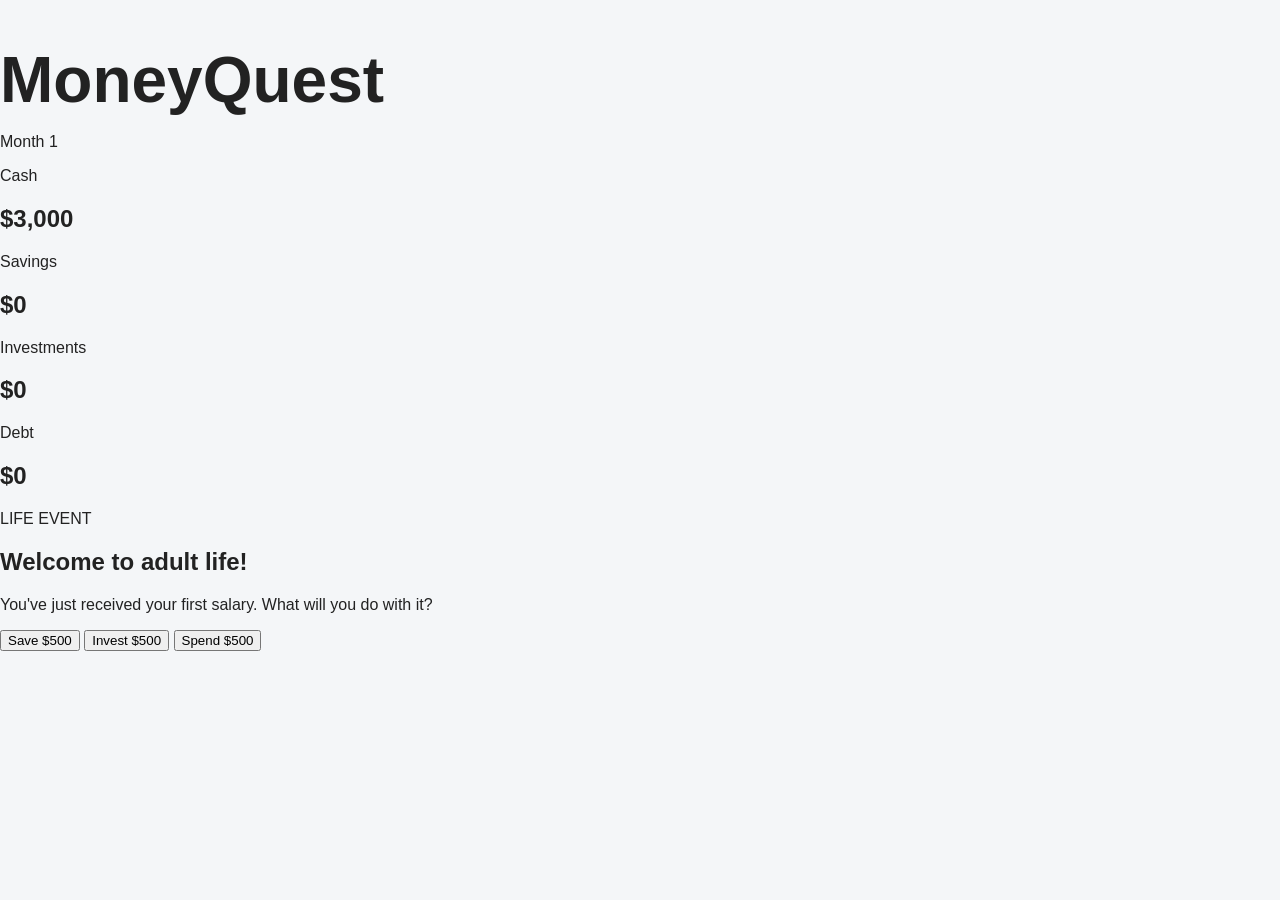
==== game.html @ 7b9309ec "Create game.html" ====
<!DOCTYPE html>
<html lang="en">

<head>

    <meta charset="UTF-8">

    <meta name="viewport"
          content="width=device-width, initial-scale=1.0">

    <title>MoneyQuest</title>

    <link rel="stylesheet" href="css/style.css">

</head>

<body>

    <main class="game-container">

        <header class="game-header">

            <div>
                <h1>MoneyQuest</h1>
                <p id="month-display">Month 1</p>
            </div>

        </header>


        <section class="dashboard">

            <div class="stat-card">
                <p>Cash</p>
                <h2 id="cash">$3,000</h2>
            </div>

            <div class="stat-card">
                <p>Savings</p>
                <h2 id="savings">$0</h2>
            </div>

            <div class="stat-card">
                <p>Investments</p>
                <h2 id="investments">$0</h2>
            </div>

            <div class="stat-card">
                <p>Debt</p>
                <h2 id="debt">$0</h2>
            </div>

        </section>


        <section class="event-card">

            <p class="event-type">
                LIFE EVENT
            </p>

            <h2 id="event-title">
                Welcome to adult life!
            </h2>

            <p id="event-description">
                You've just received your first salary.
                What will you do with it?
            </p>


            <div id="choices">

                <button class="choice-button">
                    Save $500
                </button>

                <button class="choice-button">
                    Invest $500
                </button>

                <button class="choice-button">
                    Spend $500
                </button>

            </div>

        </section>

    </main>


    <script src="js/events.js"></script>
    <script src="js/game.js"></script>

</body>

</html>
---- css/style.css ----
* {
    box-sizing: border-box;
}

body {
    margin: 0;
    font-family: Arial, sans-serif;

    background: #f4f6f8;
    color: #222;
}

.hero {
    min-height: 100vh;

    display: flex;
    flex-direction: column;

    justify-content: center;
    align-items: center;

    text-align: center;

    padding: 30px;
}

h1 {
    font-size: 64px;
    margin-bottom: 10px;
}

.tagline {
    font-size: 24px;
    font-weight: bold;
}

.description {
    max-width: 600px;

    font-size: 18px;
    line-height: 1.6;

    margin-bottom: 30px;
}

.start-button {
    display: inline-block;

    padding: 15px 30px;

    background: #222;
    color: white;

    text-decoration: none;

    border-radius: 10px;

    font-size: 18px;
    font-weight: bold;
}

.start-button:hover {
    transform: translateY(-2px);
}
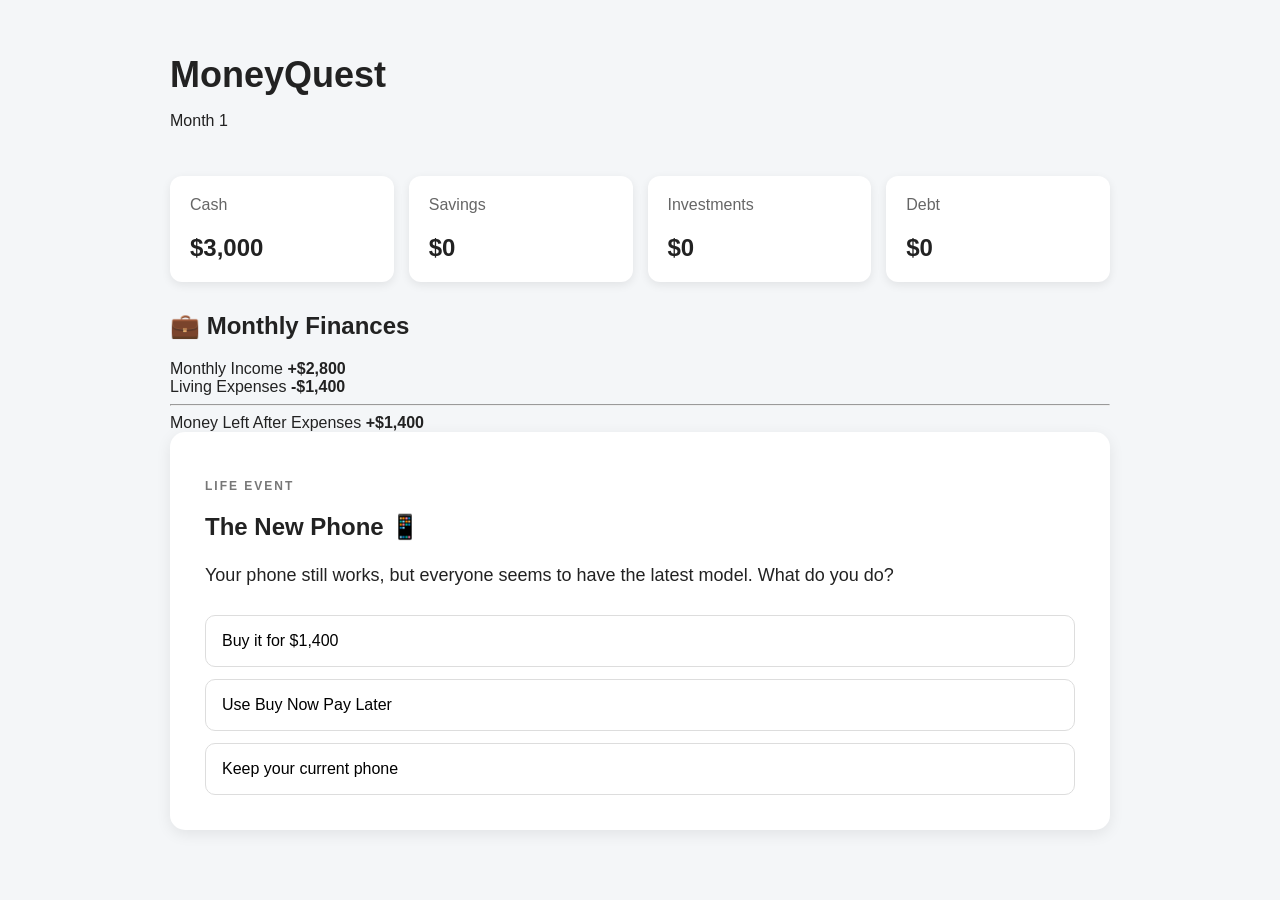
==== commit 7b31dce7: "Update game.html" ====
--- a/game.html
+++ b/game.html
@@ -52,6 +52,29 @@
 
         </section>
 
+        <section class="monthly-finances">
+
+    <h2>💼 Monthly Finances</h2>
+
+    <div class="finance-row">
+        <span>Monthly Income</span>
+        <strong class="income" id="salary">+$2,800</strong>
+    </div>
+
+    <div class="finance-row">
+        <span>Living Expenses</span>
+        <strong class="expense" id="living-expenses">-$1,400</strong>
+    </div>
+
+    <hr>
+
+    <div class="finance-row">
+        <span>Money Left After Expenses</span>
+        <strong id="monthly-leftover">+$1,400</strong>
+    </div>
+
+</section>
+
 
         <section class="event-card">
 
--- a/css/style.css
+++ b/css/style.css
@@ -62,3 +62,124 @@
 .start-button:hover {
     transform: translateY(-2px);
 }
+.game-container {
+    max-width: 1000px;
+
+    margin: auto;
+
+    padding: 30px;
+}
+
+.game-header {
+    display: flex;
+
+    justify-content: space-between;
+
+    align-items: center;
+}
+
+.game-header h1 {
+    font-size: 36px;
+}
+
+.dashboard {
+    display: grid;
+
+    grid-template-columns:
+        repeat(4, 1fr);
+
+    gap: 15px;
+
+    margin: 30px 0;
+}
+
+.stat-card {
+    background: white;
+
+    padding: 20px;
+
+    border-radius: 12px;
+
+    box-shadow:
+        0 3px 10px
+        rgba(0, 0, 0, 0.08);
+}
+
+.stat-card p {
+    margin: 0;
+
+    color: #666;
+}
+
+.stat-card h2 {
+    margin-bottom: 0;
+}
+
+.event-card {
+    background: white;
+
+    padding: 35px;
+
+    border-radius: 15px;
+
+    box-shadow:
+        0 4px 15px
+        rgba(0, 0, 0, 0.08);
+}
+
+.event-type {
+    font-size: 12px;
+
+    font-weight: bold;
+
+    letter-spacing: 2px;
+
+    color: #777;
+}
+
+#event-description {
+    font-size: 18px;
+
+    line-height: 1.6;
+}
+
+#choices {
+    display: grid;
+
+    gap: 12px;
+
+    margin-top: 25px;
+}
+
+.choice-button {
+    padding: 16px;
+
+    border: 1px solid #ddd;
+
+    border-radius: 10px;
+
+    background: white;
+
+    font-size: 16px;
+
+    cursor: pointer;
+
+    text-align: left;
+}
+
+.choice-button:hover {
+    background: #f2f2f2;
+}
+
+@media (max-width: 700px) {
+
+    .dashboard {
+        grid-template-columns:
+            repeat(2, 1fr);
+    }
+
+    h1 {
+        font-size: 44px;
+    }
+
+}
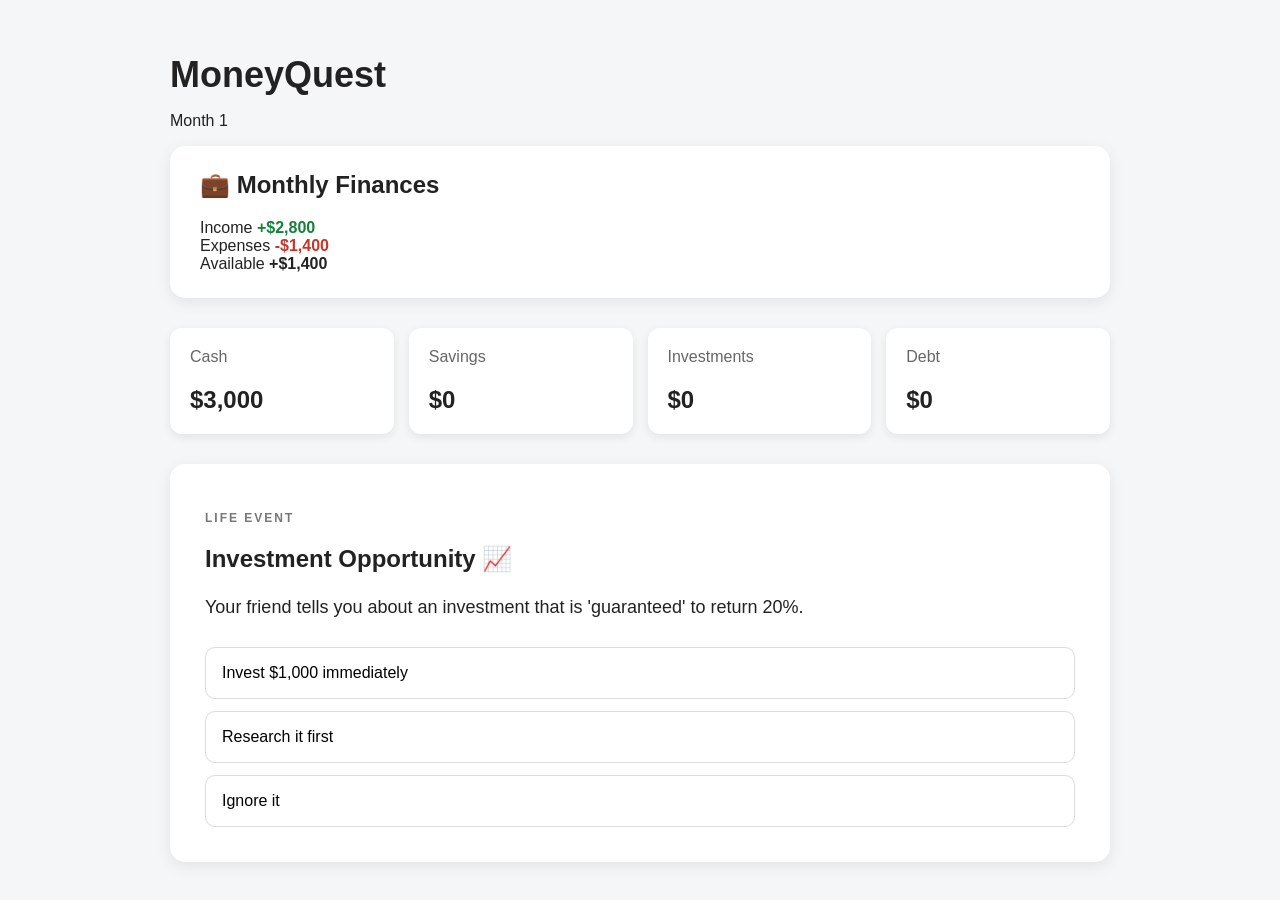
==== commit 5fd43bad: "Update game.html" ====
--- a/game.html
+++ b/game.html
@@ -2,7 +2,6 @@
 <html lang="en">
 
 <head>
-
     <meta charset="UTF-8">
 
     <meta name="viewport"
@@ -11,7 +10,6 @@
     <title>MoneyQuest</title>
 
     <link rel="stylesheet" href="css/style.css">
-
 </head>
 
 <body>
@@ -19,14 +17,42 @@
     <main class="game-container">
 
         <header class="game-header">
-
             <div>
                 <h1>MoneyQuest</h1>
                 <p id="month-display">Month 1</p>
             </div>
-
         </header>
 
+
+        <!-- MONTHLY FINANCES -->
+
+        <section class="monthly-finances">
+
+            <h2>💼 Monthly Finances</h2>
+
+            <div class="finance-summary">
+
+                <div>
+                    <span>Income</span>
+                    <strong class="income" id="salary">+$2,800</strong>
+                </div>
+
+                <div>
+                    <span>Expenses</span>
+                    <strong class="expense" id="living-expenses">-$1,400</strong>
+                </div>
+
+                <div>
+                    <span>Available</span>
+                    <strong id="monthly-leftover">+$1,400</strong>
+                </div>
+
+            </div>
+
+        </section>
+
+
+        <!-- PLAYER DASHBOARD -->
 
         <section class="dashboard">
 
@@ -52,29 +78,8 @@
 
         </section>
 
-        <section class="monthly-finances">
 
-    <h2>💼 Monthly Finances</h2>
-
-    <div class="finance-row">
-        <span>Monthly Income</span>
-        <strong class="income" id="salary">+$2,800</strong>
-    </div>
-
-    <div class="finance-row">
-        <span>Living Expenses</span>
-        <strong class="expense" id="living-expenses">-$1,400</strong>
-    </div>
-
-    <hr>
-
-    <div class="finance-row">
-        <span>Money Left After Expenses</span>
-        <strong id="monthly-leftover">+$1,400</strong>
-    </div>
-
-</section>
-
+        <!-- LIFE EVENT -->
 
         <section class="event-card">
 
@@ -90,7 +95,6 @@
                 You've just received your first salary.
                 What will you do with it?
             </p>
-
 
             <div id="choices">
 
--- a/css/style.css
+++ b/css/style.css
@@ -183,3 +183,50 @@
     }
 
 }
+
+.monthly-finances {
+    background: white;
+
+    padding: 25px 30px;
+
+    border-radius: 15px;
+
+    box-shadow:
+        0 4px 15px
+        rgba(0, 0, 0, 0.08);
+
+    margin-bottom: 30px;
+}
+
+.monthly-finances h2 {
+    margin-top: 0;
+    margin-bottom: 20px;
+}
+
+.finance-row {
+    display: flex;
+
+    justify-content: space-between;
+
+    align-items: center;
+
+    padding: 10px 0;
+
+    font-size: 17px;
+}
+
+.income {
+    color: #16803a;
+}
+
+.expense {
+    color: #c0392b;
+}
+
+.monthly-finances hr {
+    border: none;
+
+    border-top: 1px solid #ddd;
+
+    margin: 10px 0;
+}
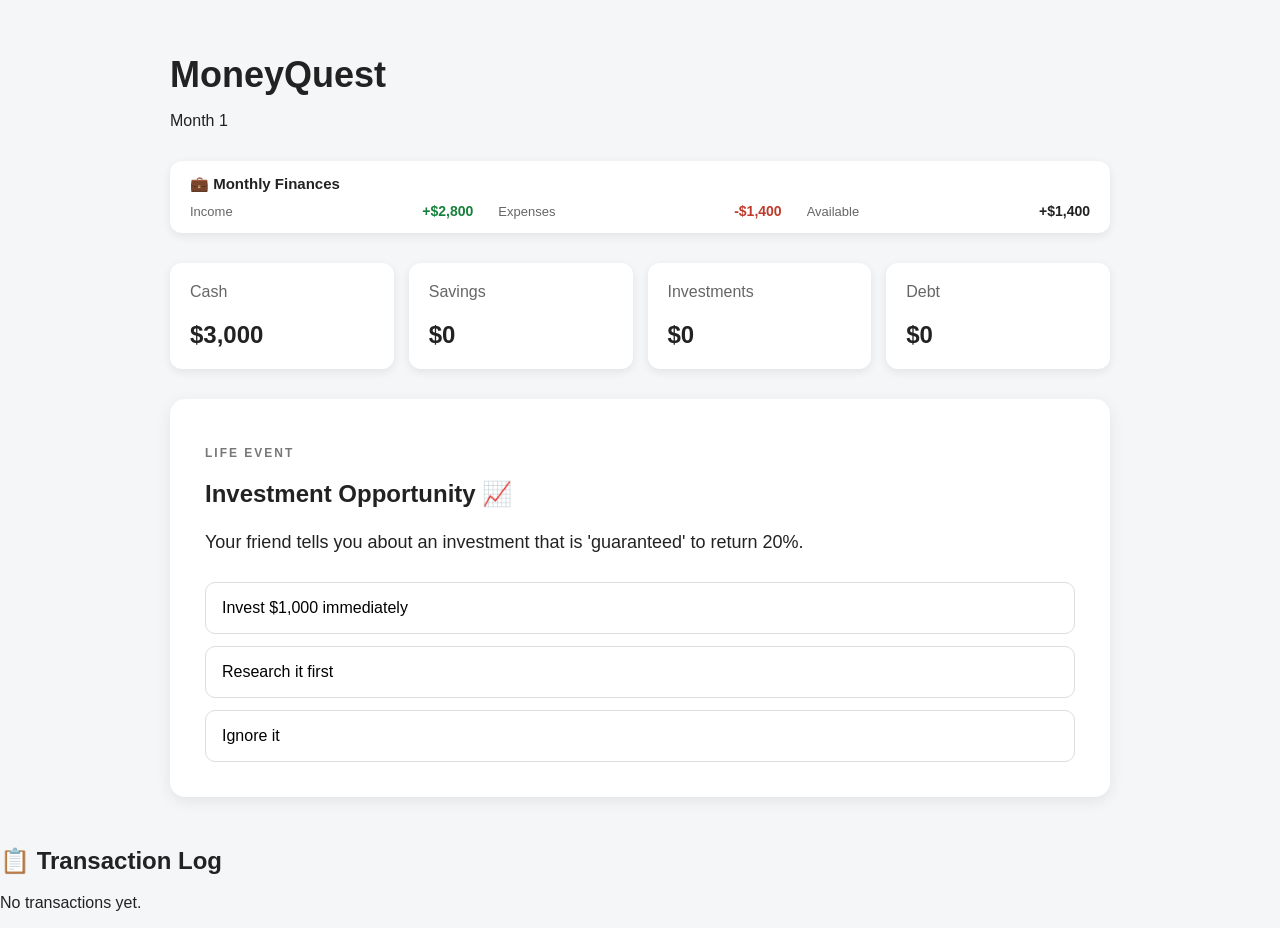
==== commit d2d80c83: "Update game.html" ====
--- a/game.html
+++ b/game.html
@@ -122,4 +122,20 @@
 
 </body>
 
+    <!-- TRANSACTION LOG -->
+
+<aside class="transaction-panel">
+
+    <h2>📋 Transaction Log</h2>
+
+    <div id="transaction-log">
+
+        <p class="empty-transactions">
+            No transactions yet.
+        </p>
+
+    </div>
+
+</aside>
+
 </html>
--- a/css/style.css
+++ b/css/style.css
@@ -184,35 +184,39 @@
 
 }
 
+
 .monthly-finances {
     background: white;
-
-    padding: 25px 30px;
-
-    border-radius: 15px;
-
-    box-shadow:
-        0 4px 15px
-        rgba(0, 0, 0, 0.08);
-
-    margin-bottom: 30px;
+    padding: 14px 20px;
+    border-radius: 12px;
+    box-shadow: 0 3px 10px rgba(0, 0, 0, 0.08);
+    margin: 15px 0;
 }
 
 .monthly-finances h2 {
-    margin-top: 0;
-    margin-bottom: 20px;
-}
-
-.finance-row {
+    font-size: 15px;
+    margin: 0 0 10px 0;
+}
+
+.finance-summary {
+    display: grid;
+    grid-template-columns: repeat(3, 1fr);
+    gap: 25px;
+}
+
+.finance-summary div {
     display: flex;
-
     justify-content: space-between;
-
     align-items: center;
-
-    padding: 10px 0;
-
-    font-size: 17px;
+}
+
+.finance-summary span {
+    color: #666;
+    font-size: 13px;
+}
+
+.finance-summary strong {
+    font-size: 14px;
 }
 
 .income {
@@ -223,10 +227,9 @@
     color: #c0392b;
 }
 
-.monthly-finances hr {
-    border: none;
-
-    border-top: 1px solid #ddd;
-
-    margin: 10px 0;
-}
+@media (max-width: 700px) {
+    .finance-summary {
+        grid-template-columns: 1fr;
+        gap: 7px;
+    }
+}
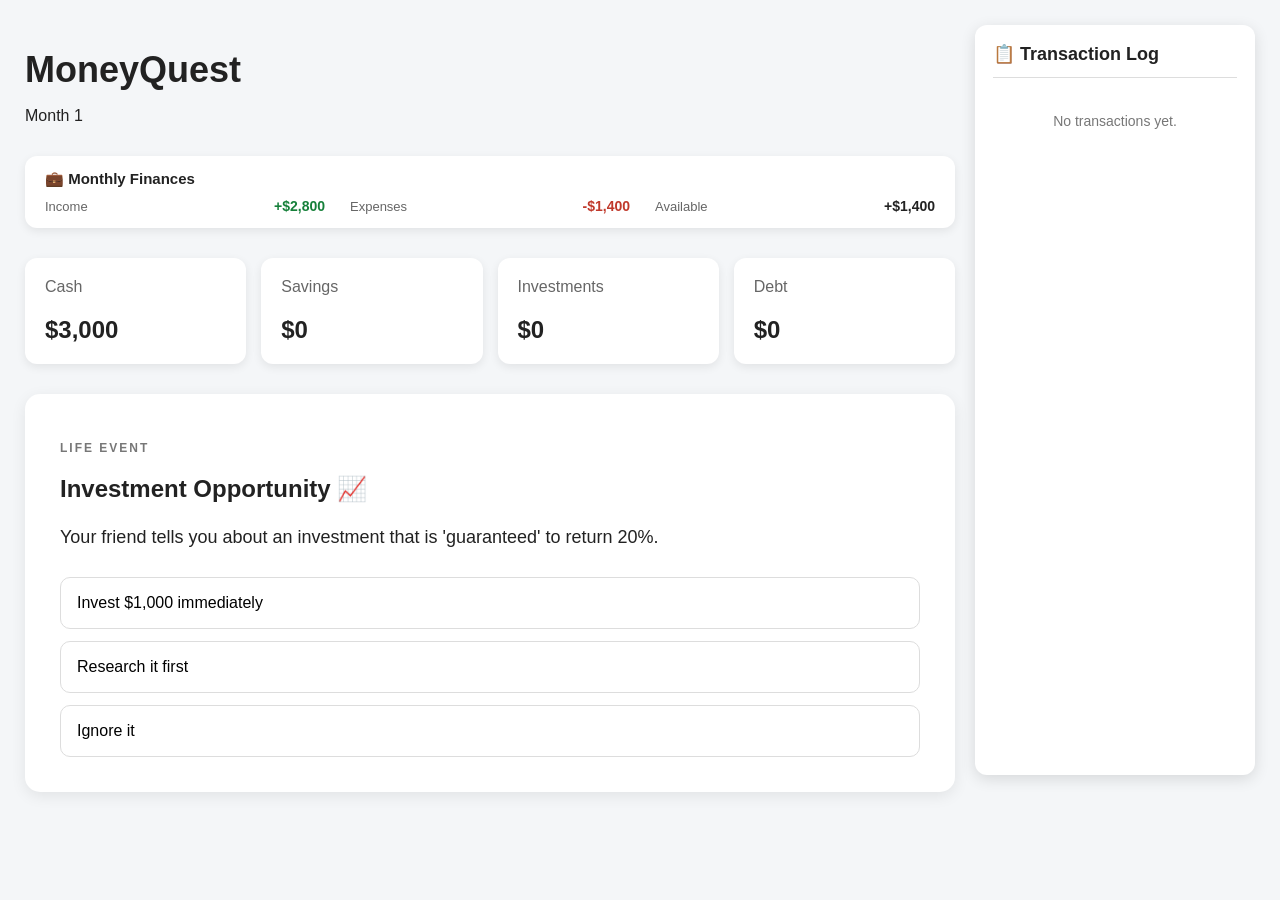
==== commit 5be5c5cf: "Fix game layout and transaction sidebar" ====
--- a/game.html
+++ b/game.html
@@ -12,130 +12,206 @@
     <link rel="stylesheet" href="css/style.css">
 </head>
 
+
 <body>
 
     <main class="game-container">
 
-        <header class="game-header">
-            <div>
-                <h1>MoneyQuest</h1>
-                <p id="month-display">Month 1</p>
+
+        <!-- =========================
+             LEFT SIDE OF GAME
+        ========================== -->
+
+        <div class="game-main">
+
+
+            <!-- HEADER -->
+
+            <header class="game-header">
+
+                <div>
+                    <h1>MoneyQuest</h1>
+                    <p id="month-display">Month 1</p>
+                </div>
+
+            </header>
+
+
+            <!-- MONTHLY FINANCES -->
+
+            <section class="monthly-finances">
+
+                <h2>💼 Monthly Finances</h2>
+
+                <div class="finance-summary">
+
+                    <div>
+                        <span>Income</span>
+
+                        <strong
+                            class="income"
+                            id="salary">
+                            +$2,800
+                        </strong>
+                    </div>
+
+
+                    <div>
+                        <span>Expenses</span>
+
+                        <strong
+                            class="expense"
+                            id="living-expenses">
+                            -$1,400
+                        </strong>
+                    </div>
+
+
+                    <div>
+                        <span>Available</span>
+
+                        <strong id="monthly-leftover">
+                            +$1,400
+                        </strong>
+                    </div>
+
+                </div>
+
+            </section>
+
+
+            <!-- PLAYER DASHBOARD -->
+
+            <section class="dashboard">
+
+
+                <div class="stat-card">
+
+                    <p>Cash</p>
+
+                    <h2 id="cash">
+                        $3,000
+                    </h2>
+
+                </div>
+
+
+                <div class="stat-card">
+
+                    <p>Savings</p>
+
+                    <h2 id="savings">
+                        $0
+                    </h2>
+
+                </div>
+
+
+                <div class="stat-card">
+
+                    <p>Investments</p>
+
+                    <h2 id="investments">
+                        $0
+                    </h2>
+
+                </div>
+
+
+                <div class="stat-card">
+
+                    <p>Debt</p>
+
+                    <h2 id="debt">
+                        $0
+                    </h2>
+
+                </div>
+
+
+            </section>
+
+
+            <!-- LIFE EVENT -->
+
+            <section class="event-card">
+
+                <p class="event-type">
+                    LIFE EVENT
+                </p>
+
+
+                <h2 id="event-title">
+                    Welcome to adult life!
+                </h2>
+
+
+                <p id="event-description">
+
+                    You've just received your first salary.
+                    What will you do with it?
+
+                </p>
+
+
+                <div id="choices">
+
+                    <button class="choice-button">
+                        Save $500
+                    </button>
+
+
+                    <button class="choice-button">
+                        Invest $500
+                    </button>
+
+
+                    <button class="choice-button">
+                        Spend $500
+                    </button>
+
+                </div>
+
+
+            </section>
+
+
+        </div>
+
+
+        <!-- =========================
+             RIGHT SIDE
+             TRANSACTION LOG
+        ========================== -->
+
+        <aside class="transaction-panel">
+
+            <h2>
+                📋 Transaction Log
+            </h2>
+
+
+            <div id="transaction-log">
+
+                <p class="empty-transactions">
+                    No transactions yet.
+                </p>
+
             </div>
-        </header>
-
-
-        <!-- MONTHLY FINANCES -->
-
-        <section class="monthly-finances">
-
-            <h2>💼 Monthly Finances</h2>
-
-            <div class="finance-summary">
-
-                <div>
-                    <span>Income</span>
-                    <strong class="income" id="salary">+$2,800</strong>
-                </div>
-
-                <div>
-                    <span>Expenses</span>
-                    <strong class="expense" id="living-expenses">-$1,400</strong>
-                </div>
-
-                <div>
-                    <span>Available</span>
-                    <strong id="monthly-leftover">+$1,400</strong>
-                </div>
-
-            </div>
-
-        </section>
-
-
-        <!-- PLAYER DASHBOARD -->
-
-        <section class="dashboard">
-
-            <div class="stat-card">
-                <p>Cash</p>
-                <h2 id="cash">$3,000</h2>
-            </div>
-
-            <div class="stat-card">
-                <p>Savings</p>
-                <h2 id="savings">$0</h2>
-            </div>
-
-            <div class="stat-card">
-                <p>Investments</p>
-                <h2 id="investments">$0</h2>
-            </div>
-
-            <div class="stat-card">
-                <p>Debt</p>
-                <h2 id="debt">$0</h2>
-            </div>
-
-        </section>
-
-
-        <!-- LIFE EVENT -->
-
-        <section class="event-card">
-
-            <p class="event-type">
-                LIFE EVENT
-            </p>
-
-            <h2 id="event-title">
-                Welcome to adult life!
-            </h2>
-
-            <p id="event-description">
-                You've just received your first salary.
-                What will you do with it?
-            </p>
-
-            <div id="choices">
-
-                <button class="choice-button">
-                    Save $500
-                </button>
-
-                <button class="choice-button">
-                    Invest $500
-                </button>
-
-                <button class="choice-button">
-                    Spend $500
-                </button>
-
-            </div>
-
-        </section>
+
+        </aside>
+
 
     </main>
 
 
+    <!-- JAVASCRIPT -->
+
     <script src="js/events.js"></script>
+
     <script src="js/game.js"></script>
 
+
 </body>
 
-    <!-- TRANSACTION LOG -->
-
-<aside class="transaction-panel">
-
-    <h2>📋 Transaction Log</h2>
-
-    <div id="transaction-log">
-
-        <p class="empty-transactions">
-            No transactions yet.
-        </p>
-
-    </div>
-
-</aside>
-
 </html>
--- a/css/style.css
+++ b/css/style.css
@@ -233,3 +233,124 @@
         gap: 7px;
     }
 }
+
+.game-container {
+    max-width: 1400px;
+    margin: auto;
+    padding: 25px;
+
+    display: grid;
+
+    grid-template-columns:
+        minmax(0, 1fr) 280px;
+
+    gap: 20px;
+}
+
+.game-header,
+.monthly-finances,
+.dashboard {
+    grid-column: 1;
+}
+
+.event-card {
+    grid-column: 1;
+}
+
+.transaction-panel {
+    grid-column: 2;
+
+    grid-row: 2 / 5;
+
+    background: white;
+
+    border-radius: 12px;
+
+    padding: 18px;
+
+    box-shadow:
+        0 4px 15px
+        rgba(0, 0, 0, 0.12);
+
+    max-height: 650px;
+
+    overflow-y: auto;
+}
+
+.transaction-panel h2 {
+    margin-top: 0;
+
+    font-size: 18px;
+
+    padding-bottom: 12px;
+
+    border-bottom: 1px solid #ddd;
+}
+
+.empty-transactions {
+    color: #777;
+
+    font-size: 14px;
+
+    text-align: center;
+
+    padding: 20px 0;
+}
+
+@media (max-width: 900px) {
+
+    .game-container {
+        grid-template-columns: 1fr;
+    }
+
+    .game-header,
+    .monthly-finances,
+    .dashboard,
+    .event-card,
+    .transaction-panel {
+        grid-column: 1;
+    }
+
+    .transaction-panel {
+        grid-row: auto;
+    }
+}
+
+/* GAME + TRANSACTION LOG LAYOUT */
+
+.game-container {
+    max-width: 1400px;
+    margin: 0 auto;
+    padding: 25px;
+
+    display: grid;
+    grid-template-columns: minmax(0, 1fr) 280px;
+    column-gap: 20px;
+}
+
+
+/* Everything except transaction log stays on the left */
+
+.game-header,
+.monthly-finances,
+.dashboard,
+.event-card {
+    grid-column: 1;
+}
+
+
+/* Transaction log stays on the right */
+
+.transaction-panel {
+    grid-column: 2;
+    grid-row: 1 / 5;
+
+    background: white;
+    border-radius: 12px;
+    padding: 18px;
+
+    box-shadow: 0 4px 15px rgba(0, 0, 0, 0.12);
+
+    max-height: 750px;
+    overflow-y: auto;
+}
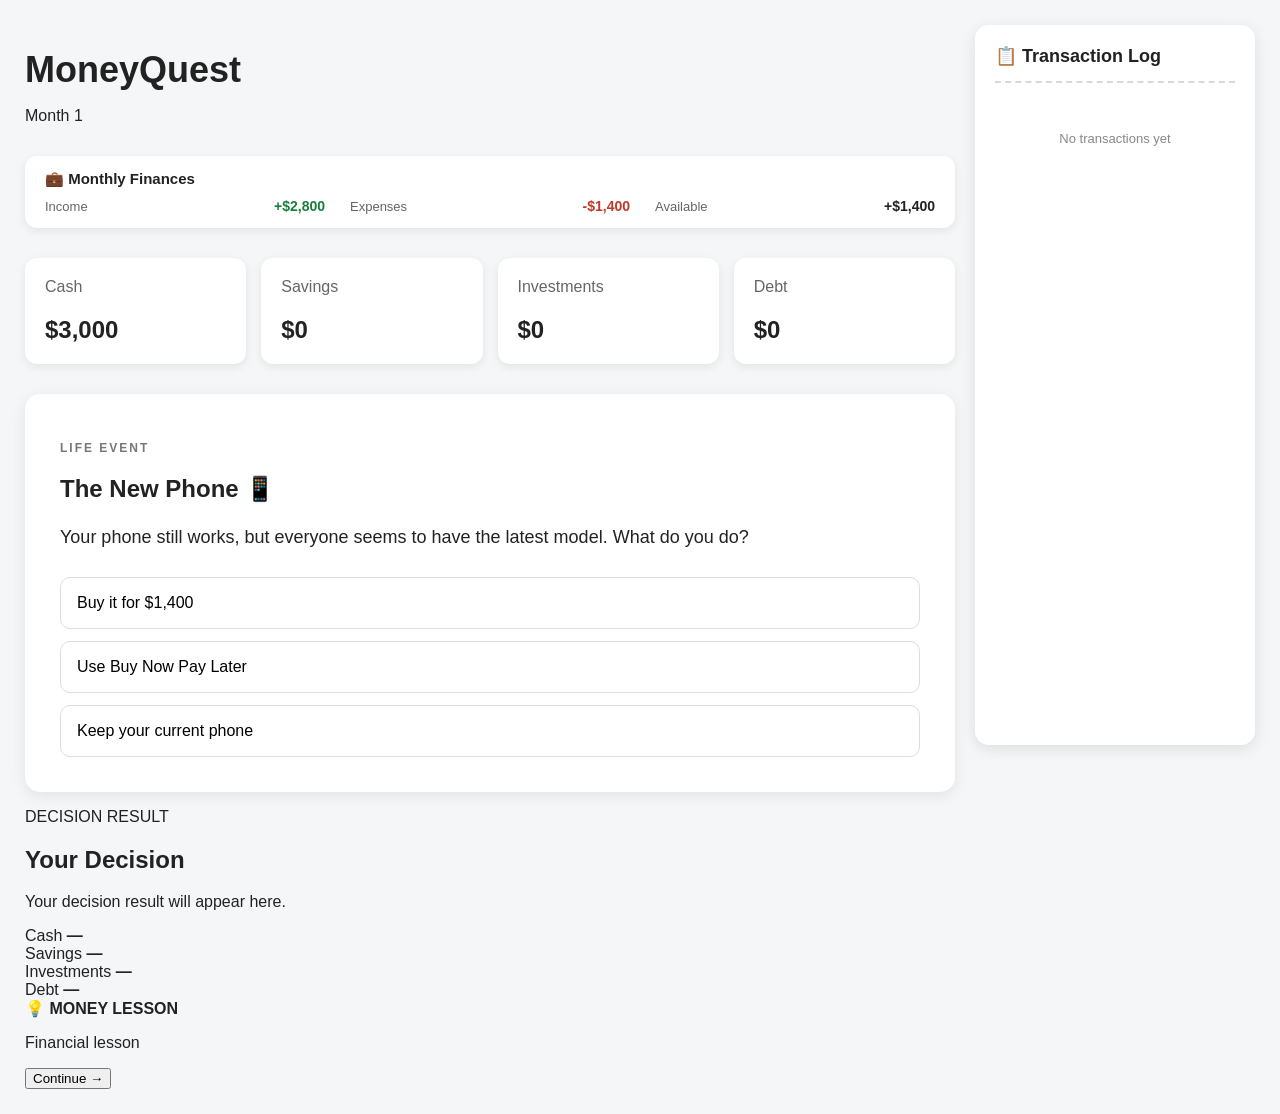
==== commit e9003bde: "Update game.html" ====
--- a/game.html
+++ b/game.html
@@ -175,6 +175,86 @@
 
             </section>
 
+            <!-- DECISION RESULT -->
+
+<section
+    class="result-card"
+    id="result-card"
+>
+
+    <p class="result-label">
+        DECISION RESULT
+    </p>
+
+
+    <h2 id="result-title">
+        Your Decision
+    </h2>
+
+
+    <p id="result-description">
+        Your decision result will appear here.
+    </p>
+
+
+    <div class="result-changes">
+
+        <div>
+            <span>Cash</span>
+            <strong id="result-cash">
+                —
+            </strong>
+        </div>
+
+
+        <div>
+            <span>Savings</span>
+            <strong id="result-savings">
+                —
+            </strong>
+        </div>
+
+
+        <div>
+            <span>Investments</span>
+            <strong id="result-investments">
+                —
+            </strong>
+        </div>
+
+
+        <div>
+            <span>Debt</span>
+            <strong id="result-debt">
+                —
+            </strong>
+        </div>
+
+    </div>
+
+
+    <div class="money-lesson">
+
+        <strong>
+            💡 MONEY LESSON
+        </strong>
+
+        <p id="result-lesson">
+            Financial lesson
+        </p>
+
+    </div>
+
+
+    <button
+        id="continue-button"
+        class="continue-button"
+    >
+        Continue →
+    </button>
+
+</section>
+
 
         </div>
 
--- a/css/style.css
+++ b/css/style.css
@@ -257,100 +257,154 @@
     grid-column: 1;
 }
 
+/* =========================
+   TRANSACTION RECEIPT
+========================= */
+
 .transaction-panel {
-    grid-column: 2;
-
-    grid-row: 2 / 5;
-
-    background: white;
-
-    border-radius: 12px;
-
-    padding: 18px;
+    background: #ffffff;
+
+    border-radius: 14px;
+
+    padding: 20px;
 
     box-shadow:
         0 4px 15px
-        rgba(0, 0, 0, 0.12);
-
-    max-height: 650px;
+        rgba(0, 0, 0, 0.10);
+
+    max-height: 720px;
 
     overflow-y: auto;
 }
 
+
 .transaction-panel h2 {
-    margin-top: 0;
+    margin: 0 0 18px 0;
+
+    padding-bottom: 14px;
+
+    border-bottom: 2px dashed #d8d8d8;
 
     font-size: 18px;
-
-    padding-bottom: 12px;
-
-    border-bottom: 1px solid #ddd;
-}
-
-.empty-transactions {
+}
+
+
+/* Individual monthly receipt */
+
+.receipt-month {
+    background: #fafafa;
+
+    border: 1px solid #e4e4e4;
+
+    border-radius: 10px;
+
+    padding: 14px;
+
+    margin-bottom: 18px;
+}
+
+
+/* MONTH 1 / MONTH 2 */
+
+.receipt-month-title {
+    font-size: 12px;
+
+    font-weight: 700;
+
+    letter-spacing: 1.5px;
+
     color: #777;
 
-    font-size: 14px;
+    padding-bottom: 10px;
+
+    margin-bottom: 8px;
+
+    border-bottom: 1px dashed #cccccc;
+}
+
+
+/* Individual transaction */
+
+.receipt-row {
+    display: grid;
+
+    grid-template-columns:
+        minmax(0, 1fr) auto;
+
+    gap: 12px;
+
+    align-items: start;
+
+    padding: 7px 0;
+
+    font-size: 13px;
+}
+
+
+.receipt-description {
+    color: #333;
+
+    line-height: 1.3;
+}
+
+
+.receipt-amount {
+    white-space: nowrap;
+
+    text-align: right;
+
+    font-size: 13px;
+}
+
+
+/* MONEY COLOURS */
+
+.receipt-positive {
+    color: #16803a;
+}
+
+
+.receipt-negative {
+    color: #c0392b;
+}
+
+
+.receipt-debt {
+    color: #a05a00;
+}
+
+
+/* NET CASH FLOW */
+
+.receipt-total {
+    display: flex;
+
+    justify-content: space-between;
+
+    align-items: center;
+
+    margin-top: 10px;
+
+    padding-top: 10px;
+
+    border-top: 2px solid #333;
+
+    font-size: 12px;
+
+    font-weight: 700;
+}
+
+
+.receipt-empty {
+    color: #888;
 
     text-align: center;
 
-    padding: 20px 0;
-}
-
-@media (max-width: 900px) {
-
-    .game-container {
-        grid-template-columns: 1fr;
-    }
-
-    .game-header,
-    .monthly-finances,
-    .dashboard,
-    .event-card,
-    .transaction-panel {
-        grid-column: 1;
-    }
-
-    .transaction-panel {
-        grid-row: auto;
-    }
-}
-
-/* GAME + TRANSACTION LOG LAYOUT */
-
-.game-container {
-    max-width: 1400px;
-    margin: 0 auto;
-    padding: 25px;
-
-    display: grid;
-    grid-template-columns: minmax(0, 1fr) 280px;
-    column-gap: 20px;
-}
-
-
-/* Everything except transaction log stays on the left */
-
-.game-header,
-.monthly-finances,
-.dashboard,
-.event-card {
-    grid-column: 1;
-}
-
-
-/* Transaction log stays on the right */
-
-.transaction-panel {
-    grid-column: 2;
-    grid-row: 1 / 5;
-
-    background: white;
-    border-radius: 12px;
-    padding: 18px;
-
-    box-shadow: 0 4px 15px rgba(0, 0, 0, 0.12);
-
-    max-height: 750px;
-    overflow-y: auto;
-}
+    padding: 30px 10px;
+
+    font-size: 13px;
+}
+
+.receipt-transfer {
+    color: #555;
+}
